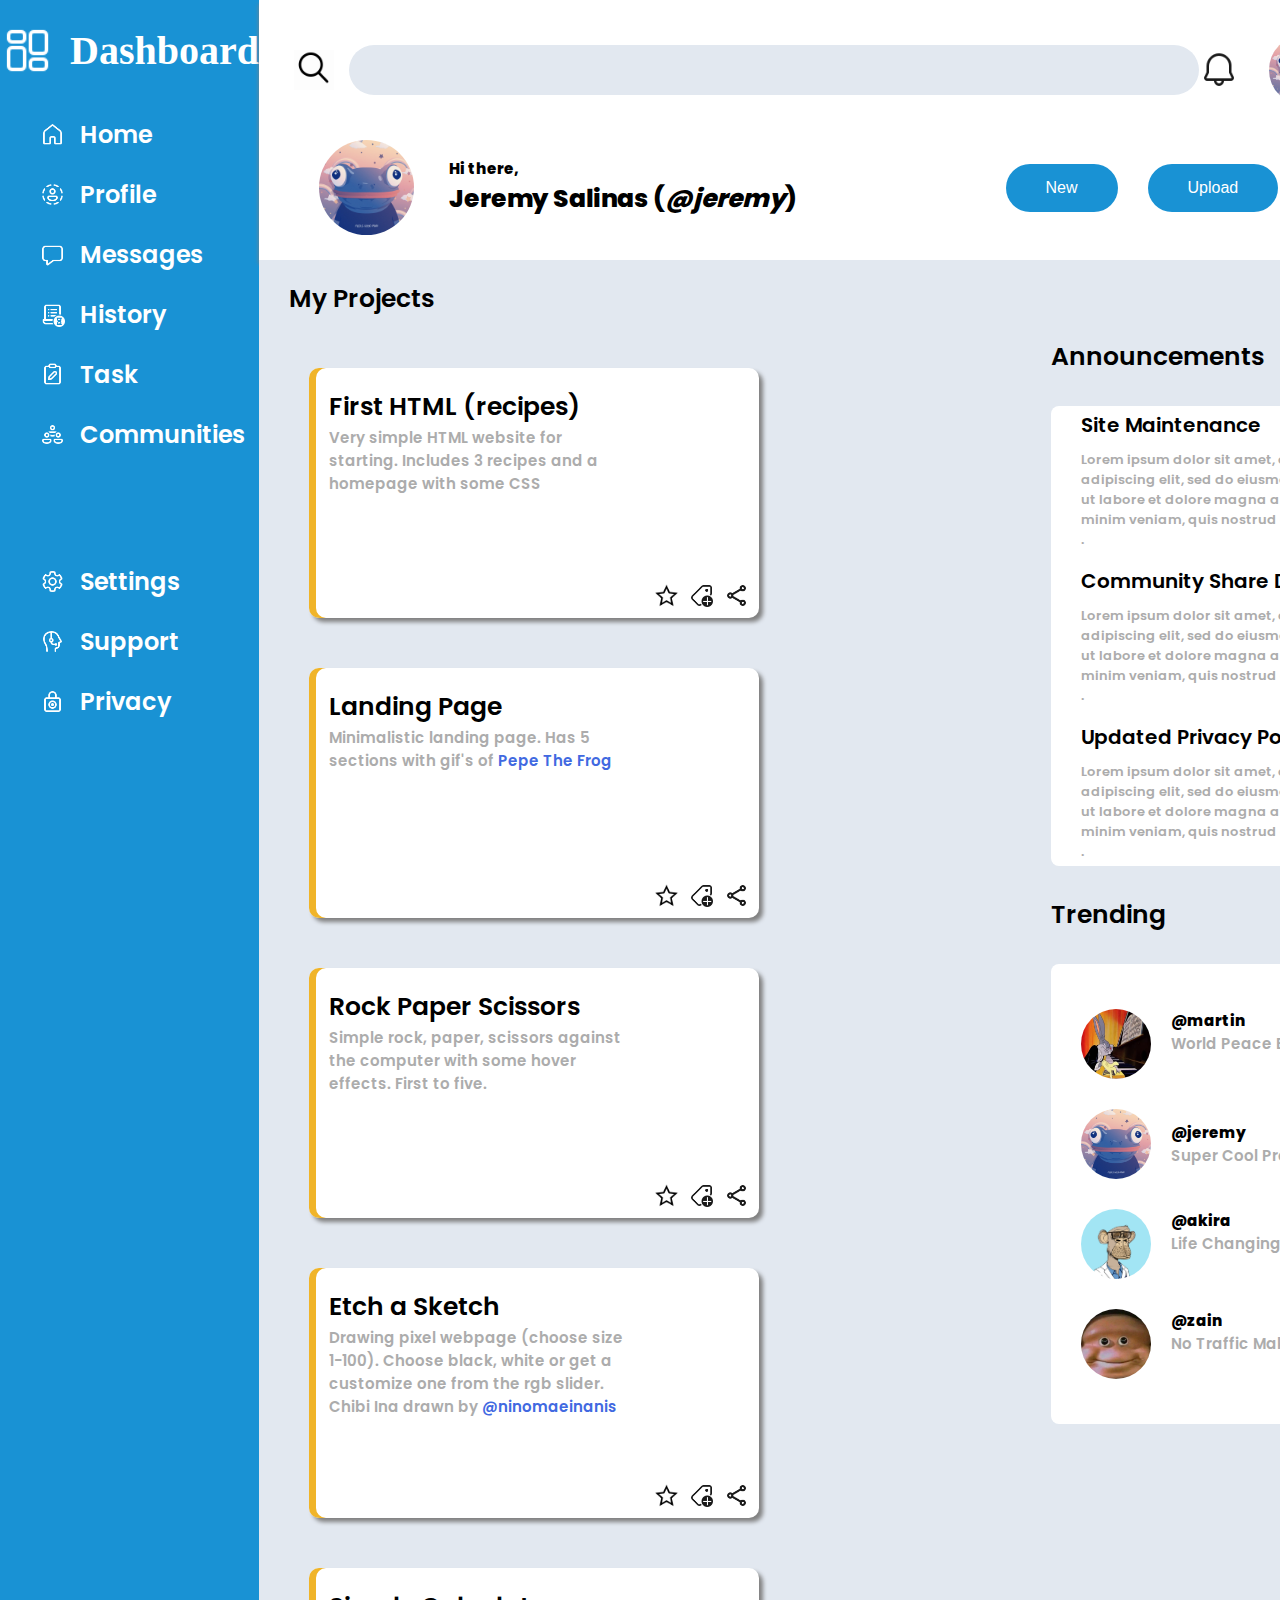
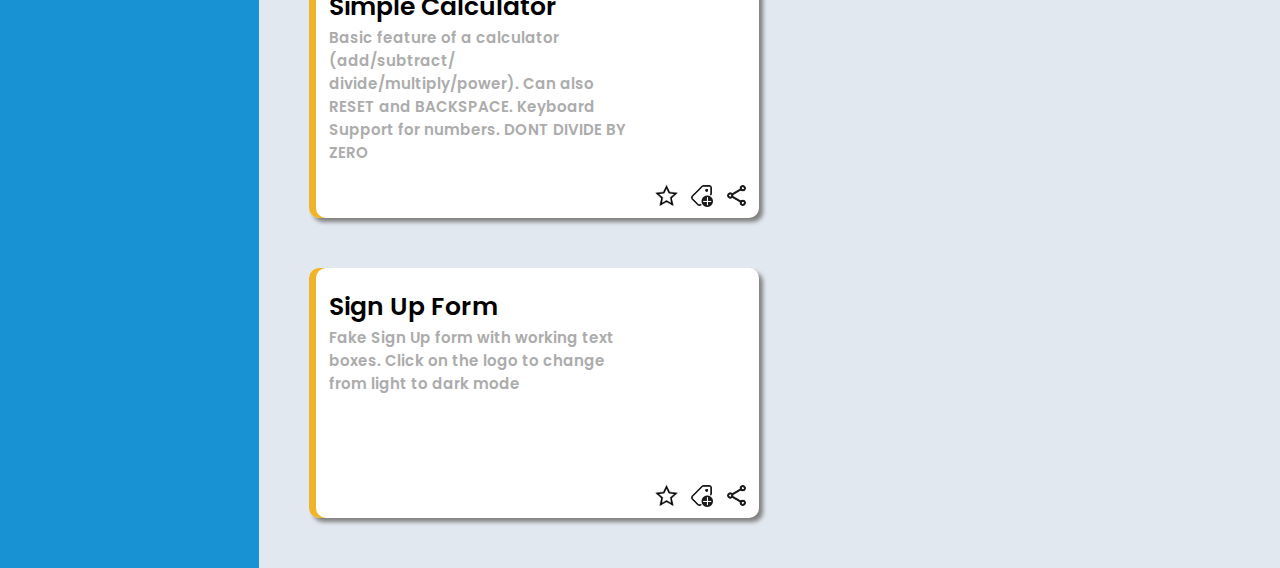
==== index.html @ 78720016 "Add files via upload" ====
<!DOCTYPE html>
<html lang="en">
<head>
    <meta charset="UTF-8">
    <meta http-equiv="X-UA-Compatible" content="IE=edge">
    <meta name="viewport" content="width=device-width, initial-scale=1.0">
    <title>Admin Dashboard</title>
</head>
<link rel="stylesheet" href="style.css">
<body>
    <div class="container">
        <section class="dashboard">

            <div class="icon_img">
                <img src="img/dashboard.png" width="55px" height="55px">
                <h1 class="big_icon">Dashboard</h1>
            </div>

            <ul class="list">
                <div class="icon_img">
                    <img src="img/home.png" width="25px" height="25px">
                    <li class="icon">Home</li>
                </div>
                <div class="icon_img">
                    <img src="img/profile.png" width="25px" height="25px">
                    <li class="icon">Profile</li>
                </div>
                <div class="icon_img">
                    <img src="img/message.png" width="25px" height="25px">
                    <li class="icon">Messages</li>
                </div>
                <div class="icon_img">
                    <img src="img/history.png" width="25px" height="25px">
                    <li class="icon">History</li>
                </div>
                <div class="icon_img">
                    <img src="img/task.png" width="25px" height="25px">
                    <li class="icon">Task</li>
                </div>
                <div class="icon_img">
                    <img src="img/group.png" width="25px" height="25px">
                    <li class="icon">Communities</li>
                </div>
            </ul>

            <ul class="list_two">
                <div class="icon_img">
                    <img src="img/settings.png" width="25px" height="25px">
                    <li class="icon">Settings</li>
                </div>
                <div class="icon_img">
                    <img src="img/support.png" width="25px" height="25px">
                    <li class="icon">Support</li>
                </div>
                <div class="icon_img">
                    <img src="img/privacy.png" width="25px" height="25px">
                    <li class="icon">Privacy</li>
                </div>
            </ul>
        </section>

    <section class="s2" >
        <div class="top_s2">
            <div class="icon_img">
                <img src="img/search.gif" width="40px" height="40px">
                <div class="search_box"></div>
            </div>
            <div class="profile">
                <img src="img/notification.png" width="40px" height="40px">
                <img class="pfp" src="img/pfp.jpg" alt="feelsgoodman">
                <div class="name_top_right">Jeremy Salinas</div>
            </div>
        </div>
        <div class="bot_s2">
            <div class="text_bot">
                <img class="pfp_main" src="img/pfp.jpg" alt="feelsgoodman">
                <div>
                    <div class="bot_top_text" >Hi there,</div>
                    <div class="bot_bot_text" >Jeremy Salinas (<em>@jeremy</em>)</div>
                </div>
            </div>
            <div class="s2_btns">
                <button>New</button>
                <button>Upload</button>
                <button>Share</button>
            </div>
        </div>
    </section>
    
    <section class="section3">
        <div class="smile">My Projects</div>
        <div class="projects_grid">
            
            <div class="card">
                <div class="card_text">
                    <div class="card_top"><a href="projects/recipes/index.html" target="_blank">First HTML (recipes) </a></div>
                    <div class="card_bot">Very simple HTML website for starting. Includes 3 recipes and a homepage with some CSS</div>
                </div>
                <div class="card_icon">
                    <img src="img/star.png">
                    <img src="img/watch.png">
                    <img src="img/share.png">
                </div>
            </div>

            <div class="card">
                <div class="card_text">
                    <div class="card_top"><a href="projects/landing_page/index.html" target="_blank">Landing Page</a></div>
                    <div class="card_bot">Minimalistic landing page. Has 5 sections with gif's of <a href="https://en.wikipedia.org/wiki/Pepe_the_Frog" style="color: royalblue;">Pepe The Frog</a></div>
                </div>
                <div class="card_icon">
                    <img src="img/star.png" alt="">
                    <img src="img/watch.png">
                    <img src="img/share.png">
                </div>
            </div>
            

            <div class="card">
                <div class="card_text">
                    <div class="card_top"><a href="projects/rock_paper_scissors/index.html" target="_blank">Rock Paper Scissors</a></div>
                    <div class="card_bot">Simple rock, paper, scissors against the computer with some hover effects. First to five. </div>
                </div>
                <div class="card_icon">
                    <img src="img/star.png" alt="">
                    <img src="img/watch.png">
                    <img src="img/share.png">
                </div>
            </div>

            <div class="card">
                <div class="card_text">
                    <div class="card_top" ><a href="projects/etch-a-sketch/index.html" target="_blank">Etch a Sketch</a></div>
                    <div class="card_bot">Drawing pixel webpage (choose size 1-100). Choose black, white or get a customize one from the rgb slider. Chibi Ina drawn by <a href="https://twitter.com/ninomaeinanis" style="color: royalblue;">@ninomaeinanis</a></div>
                </div>
                <div class="card_icon">
                    <img src="img/star.png" alt="">
                    <img src="img/watch.png">
                    <img src="img/share.png">
                </div>
            </div>
                
            <div class="card">
                <div class="card_text">
                    <div class="card_top"><a href="projects/simpleCalculator/index.html" target="_blank">Simple Calculator </a></div>
                    <div class="card_bot">Basic feature of a calculator (add/subtract/ divide/multiply/power). Can also RESET and BACKSPACE. Keyboard Support for numbers. DONT DIVIDE BY ZERO</div>
                </div>
                <div class="card_icon">
                    <img src="img/star.png" alt="">
                    <img src="img/watch.png">
                    <img src="img/share.png">
                </div>
            </div>

            <div class="card">
                <div class="card_text">
                    <div class="card_top"><a href="projects/Sign-Up-Form/index.html" target="_blank">Sign Up Form</a></div>
                    <div class="card_bot">Fake Sign Up form with working text boxes. Click on the logo to change from light to dark mode</div>
                </div>
                <div class="card_icon">
                    <img src="img/star.png" alt="">
                    <img src="img/watch.png">
                    <img src="img/share.png">
                </div>
            </div>

            </div>

            <div class="announcements">

                <div class="smile">Announcements</div>
                <div class="side_card">
                    <div>
                        <div class="side_card_top">Site Maintenance</div>
                        <div class="side_card_bot">Lorem ipsum dolor sit amet, consectetur adipiscing elit, sed do eiusmod tempor incididunt ut labore et dolore magna aliqua. Ut enim ad minim veniam, quis nostrud exercitation ullamco .</div>
                    </div>

                    <div class="line"></div>
                    
                    <div>
                        <div class="side_card_top">Community Share Day</div>
                        <div class="side_card_bot">Lorem ipsum dolor sit amet, consectetur adipiscing elit, sed do eiusmod tempor incididunt ut labore et dolore magna aliqua. Ut enim ad minim veniam, quis nostrud exercitation ullamco .</div>
                    </div>
                    
                    <div class="line"></div>

                    <div>
                        <div class="side_card_top">Updated Privacy Policy</div>
                        <div class="side_card_bot">Lorem ipsum dolor sit amet, consectetur adipiscing elit, sed do eiusmod tempor incididunt ut labore et dolore magna aliqua. Ut enim ad minim veniam, quis nostrud exercitation ullamco .</div>
                    </div>

                </div>

                <div class="smile">Trending</div>
                <div class="trending">


                    <div style="display: flex; gap: 20px;">
                        <img src="img/martin.png" class="pfp">
                        <div>
                            <div class="trend_card">@martin</div>
                            <div  class="card_bot">World Peace Builder</div>
                        </div>
                    </div>

                    <div style="display: flex; gap: 20px;">
                        <img src="img/pfp.jpg" class="pfp">
                        <div style="align-self: center;">
                            <div class="trend_card">@jeremy</div>
                            <div class="card_bot">Super Cool Projects</div>
                        </div>
                    </div>

                    <div style="display: flex; gap: 20px;">
                        <img src="img/akira.png" class="pfp">
                        <div>
                            <div class="trend_card">@akira</div>
                            <div  class="card_bot">Life Changing App</div>
                        </div>
                    </div>
                    
                    <div style="display: flex; gap: 20px;">
                        <img src="img/zain.jpg" class="pfp">
                        <div>
                            <div class="trend_card">@zain</div>
                            <div  class="card_bot">No Traffic Make</div>
                        </div> 
                    </div>

                </div>
            </div>
        </section>
</body>
</html>
---- style.css ----
@font-face {
    font-family: "Poppin";
    src: url(img/font/Poppins-SemiBold.ttf);
}

@font-face {
    font-family: "Poppin-Bold";
    src: url(img/font/Poppins-ExtraBold.ttf);
}

body{
    height: 100vh;
    margin: 0;
    background-color: #e2e8f0;
}

a{
    text-decoration: none;
    color: black;
}
.container{
    height: 100%;
    display: grid;
    grid-template-columns: 1fr 5fr;
    grid-template-rows: 1fr 1fr 1fr; 
}

/* section one */
.dashboard{
    background-color: #1992d4;
    grid-row: 1 / 4;
}

.dashboard > *{
    color: white;
}

.big_icon{
    display: flex;
    gap: 25px;
    align-items: center;
    font-size: 2.5em;

}

.icon_img{
    display: flex;
    align-items: center;
    gap: 15px;
}

.icon{
    display: flex;
    gap: 35px;
    font-size: 1.5em;
    font-family: "Poppin";
}

li{
    list-style: none;
}

.list_two{
    margin-top: 7em;
}

.list, .list_two{
    display: flex;
    flex-direction: column;
    gap: 25px;
}

/* section two */

.s2{
    box-shadow: 0px 4px 4px gray;
    background-color: white;
}

.top_s2{
    display: flex;
    justify-content: space-around;
    margin: 35px;
}

.search_box{
    background-color: #e2e8f0;
    width: 850px;
    height: 50px;
    border-radius: 30px;
    align-self: center;
}

.profile{
    display: flex;
    gap: 30px;
    align-items: center;
}

.name_top_right{
    font-family: "Poppin-Bold";
    font-size: 21px;
    align-self: center;
}

.pfp{
    width: 70px;
    aspect-ratio: 1/1;
    border-radius: 100%;
}

.bot_s2{
    display: flex;
    justify-content: space-between;
    align-items: center;
    margin-bottom: 25px;
}

.text_bot{
    display: flex;
    align-items: center;
    gap: 35px;
    margin-left: 60px;
}

.bot_top_text{
    font-size: 15px;
}

.bot_bot_text{
    font-size: 25px;
}

.bot_top_text, .bot_bot_text{
    font-family: "Poppin-Bold";
}

.pfp_main{
    width: 95px;
    aspect-ratio: 1/1;
    border-radius: 100%;
}

.s2_btns{
    display: flex;
    margin-right: 60px;
    gap: 30px;
}

.s2_btns > *{
  background-color: #1992d4;
  border: none;
  color: white;
  padding: 15px 40px;
  text-decoration: none;
  font-size: 16px;
  border-radius: 40px;
}

/* section three */
.section3{
    background-color: #e2e8f0;
    display: grid;
}

.projects_grid{
    grid-column: 1 / 3;
    padding: 50px;
    display: grid;
    grid-template-columns: repeat(auto-fit, minmax(450px, 40%));
    grid-template-rows: 1fr 1fr 1fr;
    gap: 50px;
}

.text{
    font-family: "Poppin";
    font-size: 25px;
}

.card{
    display: flex;
    height: 250px;
    background-color: white;
    border-radius: 10px;
    box-shadow: inset 7px 0px 0px #f0b429, 4px 4px 4px gray;
    transition: .6s ease;
}

.card:hover{
    transform:translateY(-5px);
    transition: .6s ease;
    box-shadow: 6px 6px 6px gray, inset 7px 0px 0px #f0b429;
}

.card_text{
    margin: 20px;
}

.card_top{
    font-family: "Poppin";
    font-size: 25px;
}

.card_bot, .card_bot_p2{
    color: #acacac;
    font-size: 15px;
    font-family: "Poppin";
}

.card_icon{
    align-self: flex-end;
    display: flex;
    margin-right: 10px;
    margin-bottom: 10px;
    gap: 10px;
}

.card_icon > *{
    width: 25px;
    aspect-ratio: 1 / 1;
}

.announcements{
    grid-column: 3 / 5;
}

.trending{
    display: flex;
    flex-direction: column;
    justify-content: space-around;
    height: 400px;
    width: 350px;
    border-radius: 8px;
    margin: 30px;
    background-color: white;
    padding: 30px;
}

.trend_card{
    font-family: "Poppin-Bold";
    font-size: 15px;
}

.side_card{
    background-color: white;
    height: 400px;
    width: 350px;
    border-radius: 8px;
    margin: 30px;
    gap: 8px;
    display: flex;
    flex-direction: column;
    justify-content: center;
    padding: 30px;
}

.line{
    width: 350px;
    height: 1.5px;
    background-color: #acacac;
    justify-self: center;
}

.side_card_top{
    font-family: "Poppin";
    font-size: 20px;
}

.side_card_bot{
    color: #acacac;
    font-size: 13px;
    font-family: "Poppin";
    margin-top: 10px;
}

.s3_bot{
    display: flex;
    align-items: center;
}

.smile{
    margin-left: 30px;
    font-family: "Poppin";
    font-size: 25px;
    margin-top: 20px;
}
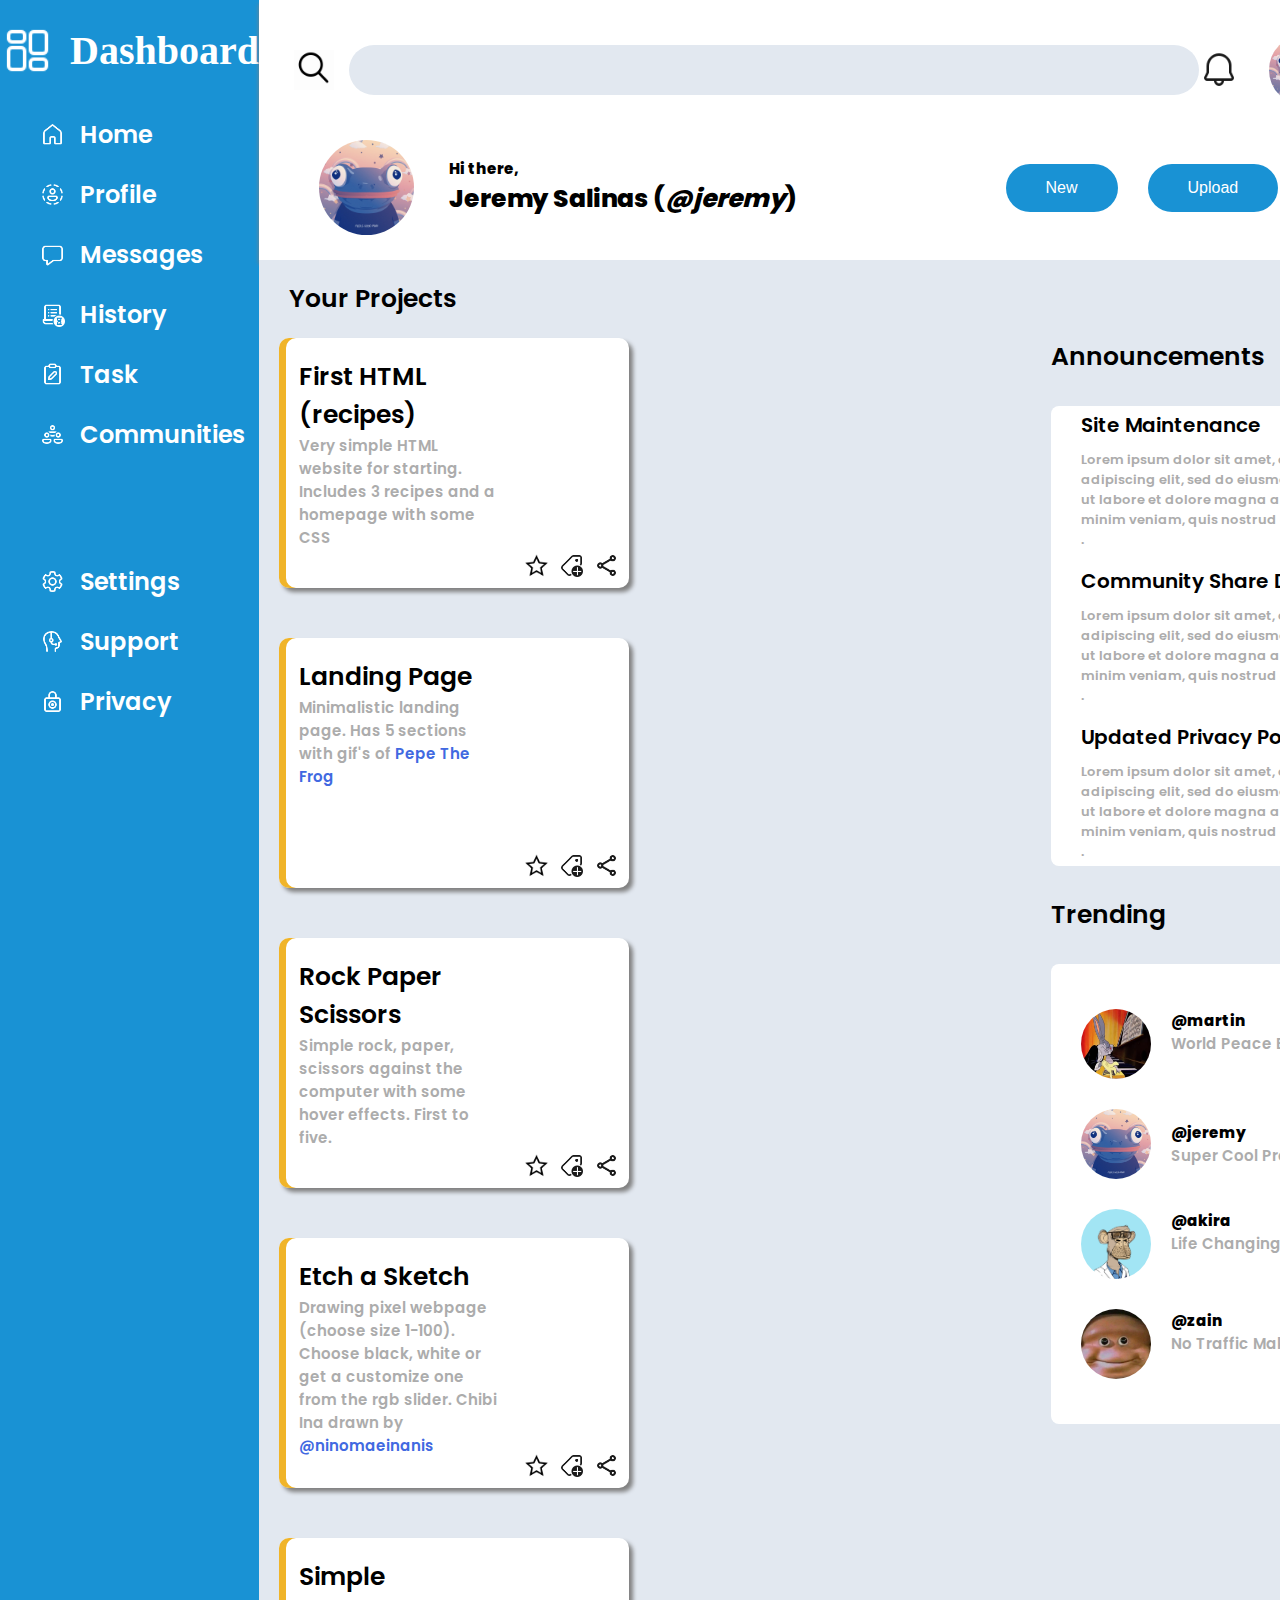
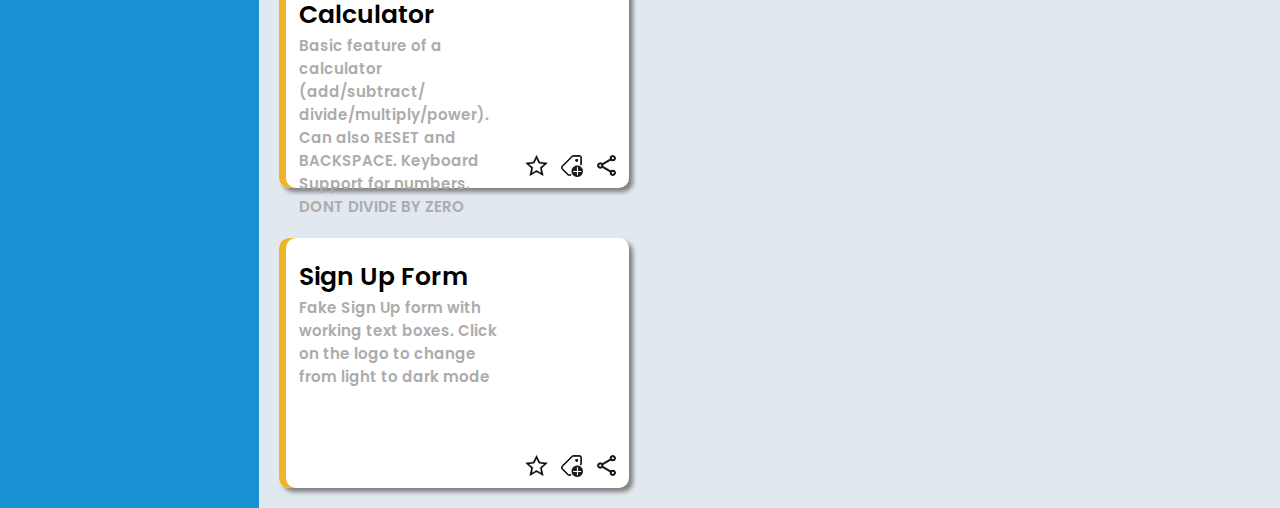
==== commit 72518a44: "made card smaller" ====
--- a/index.html
+++ b/index.html
@@ -88,7 +88,7 @@
     </section>
     
     <section class="section3">
-        <div class="smile">My Projects</div>
+        <div class="smile">Your Projects</div>
         <div class="projects_grid">
             
             <div class="card">
--- a/style.css
+++ b/style.css
@@ -165,9 +165,9 @@
 
 .projects_grid{
     grid-column: 1 / 3;
-    padding: 50px;
+    padding: 20px;
     display: grid;
-    grid-template-columns: repeat(auto-fit, minmax(450px, 40%));
+    grid-template-columns: repeat(auto-fit, minmax(350px, 40%));
     grid-template-rows: 1fr 1fr 1fr;
     gap: 50px;
 }
